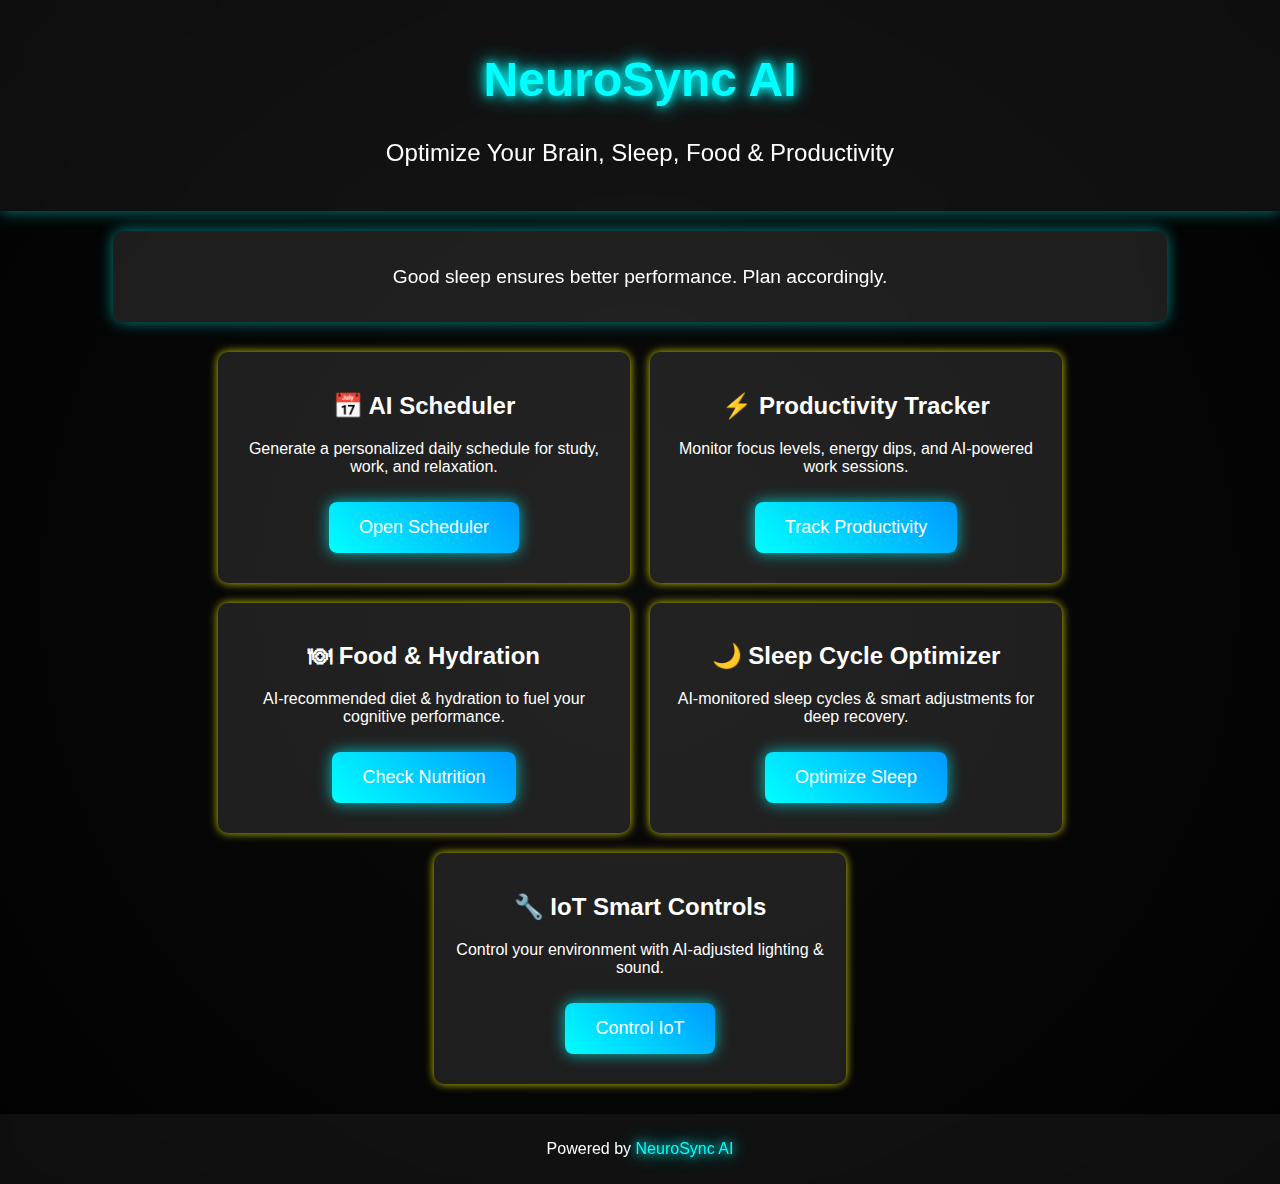
==== index.html @ 0786ae91 "first commit" ====
<!DOCTYPE html>
<html lang="en">
<head>
    <meta charset="UTF-8">
    <meta name="viewport" content="width=device-width, initial-scale=1.0">
    <title>NeuroSync AI - Dashboard</title>
    <link rel="stylesheet" href="dashboard.css">
    <script src="https://code.jquery.com/jquery-3.6.0.min.js"></script>
</head>
<body>

    <div class="container">
        <!-- Glowing Header -->
        <header>
            <h1 class="neon-text">NeuroSync AI</h1>
            <p class="subtitle">Optimize Your Brain, Sleep, Food & Productivity</p>
        </header>

        <!-- AI Assistant Notification -->
        <div class="ai-assistant">
            <p id="ai-message">Loading AI Recommendations...</p>
        </div>

        <!-- Main Dashboard Sections -->
        <section class="dashboard">
            <!-- AI Scheduler -->
            <div class="dashboard-card ai-scheduler">
                <h2>📅 AI Scheduler</h2>
                <p>Generate a personalized daily schedule for study, work, and relaxation.</p>
                <button class="glow-btn" onclick="redirectTo('ai-scheduler.html')">Open Scheduler</button>
            </div>

            <!-- Productivity Tracker -->
            <div class="dashboard-card productivity">
                <h2>⚡ Productivity Tracker</h2>
                <p>Monitor focus levels, energy dips, and AI-powered work sessions.</p>
                <button class="glow-btn" onclick="redirectTo('productivity-tracker.html')">Track Productivity</button>
            </div>

            <!-- Food & Hydration -->
            <div class="dashboard-card food-hydration">
                <h2>🍽 Food & Hydration</h2>
                <p>AI-recommended diet & hydration to fuel your cognitive performance.</p>
                <button class="glow-btn" onclick="redirectTo('food-hydration.html')">Check Nutrition</button>
            </div>

            <!-- Sleep Optimizer -->
            <div class="dashboard-card sleep-optimizer">
                <h2>🌙 Sleep Cycle Optimizer</h2>
                <p>AI-monitored sleep cycles & smart adjustments for deep recovery.</p>
                <button class="glow-btn" onclick="redirectTo('sleep-optimizer.html')">Optimize Sleep</button>
            </div>

            <!-- IoT Smart Controls -->
            <div class="dashboard-card iot-controls">
                <h2>🔧 IoT Smart Controls</h2>
                <p>Control your environment with AI-adjusted lighting & sound.</p>
                <button class="glow-btn" onclick="redirectTo('iot-controls.html')">Control IoT</button>
            </div>
        </section>

        <!-- Footer -->
        <footer>
            <p>Powered by <span class="neon-text">NeuroSync AI</span></p>
        </footer>
    </div>

    <script src="dashboard.js"></script>

</body>
</html>
---- dashboard.css ----
/* Global Styles */
body {
    background: radial-gradient(circle, #0a0a0a, #020202);
    color: #fff;
    font-family: 'Arial', sans-serif;
    text-align: center;
    margin: 0;
    padding: 0;
}

/* Header */
header {
    padding: 20px;
    font-size: 1.5em;
    background: rgba(255, 255, 255, 0.05);
    box-shadow: 0px 0px 15px rgba(0, 255, 255, 0.5);
    backdrop-filter: blur(10px);
}

/* Neon Text */
.neon-text {
    color: #00ffff;
    text-shadow: 0 0 10px #00ffff, 0 0 20px #00ffff;
}

/* AI Assistant */
.ai-assistant {
    width: 80%;
    margin: 20px auto;
    padding: 15px;
    background: rgba(255, 255, 255, 0.1);
    backdrop-filter: blur(10px);
    border-radius: 10px;
    box-shadow: 0 0 15px rgba(0, 255, 255, 0.5);
    font-size: 1.2em;
}

/* Dashboard */
.dashboard {
    display: flex;
    justify-content: center;
    flex-wrap: wrap;
    margin: 20px;
}

/* Dashboard Cards */
.dashboard-card {
    width: 30%;
    padding: 20px;
    margin: 10px;
    background: rgba(255, 255, 255, 0.1);
    border-radius: 10px;
    box-shadow: 0 0 10px rgba(255, 255, 0, 0.8);
    transition: 0.3s;
}

.dashboard-card:hover {
    box-shadow: 0 0 20px rgba(255, 255, 0, 1);
    transform: scale(1.05);
}

/* Glow Buttons */
.glow-btn {
    background: linear-gradient(45deg, #00ffff, #0099ff);
    border: none;
    color: white;
    padding: 15px 30px;
    font-size: 18px;
    margin: 10px;
    border-radius: 8px;
    cursor: pointer;
    box-shadow: 0 0 15px rgba(0, 255, 255, 0.7);
    transition: 0.3s;
}

.glow-btn:hover {
    box-shadow: 0 0 30px rgba(0, 255, 255, 1);
    transform: scale(1.1);
}

/* Footer */
footer {
    margin-top: 20px;
    padding: 10px;
    background: rgba(255, 255, 255, 0.05);
    backdrop-filter: blur(5px);
    font-size: 1em;
}
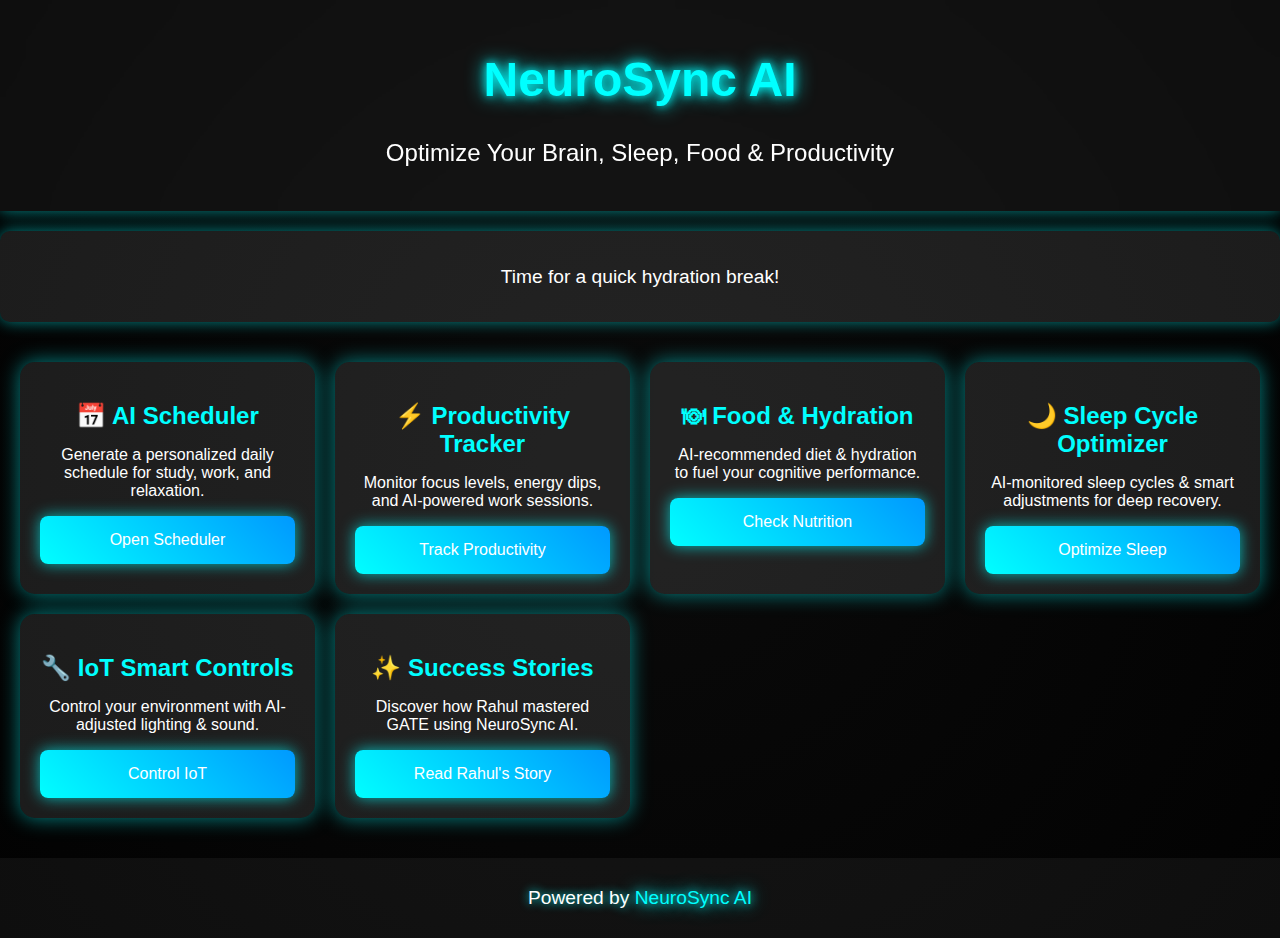
==== commit 4322e620: "first commit" ====
--- a/index.html
+++ b/index.html
@@ -57,6 +57,13 @@
                 <p>Control your environment with AI-adjusted lighting & sound.</p>
                 <button class="glow-btn" onclick="redirectTo('iot-controls.html')">Control IoT</button>
             </div>
+
+            <!-- ✨ Success Stories -->
+            <div class="dashboard-card success-stories">
+                <h2>✨ Success Stories</h2>
+                <p>Discover how Rahul mastered GATE using NeuroSync AI.</p>
+                <button class="glow-btn" onclick="redirectTo('story.html')">Read Rahul's Story</button>
+            </div>
         </section>
 
         <!-- Footer -->
--- a/dashboard.css
+++ b/dashboard.css
@@ -1,4 +1,4 @@
-/* Global Styles */
+/* General Layout */
 body {
     background: radial-gradient(circle, #0a0a0a, #020202);
     color: #fff;
@@ -8,7 +8,7 @@
     padding: 0;
 }
 
-/* Header */
+/* Glowing Header */
 header {
     padding: 20px;
     font-size: 1.5em;
@@ -25,55 +25,64 @@
 
 /* AI Assistant */
 .ai-assistant {
-    width: 80%;
     margin: 20px auto;
     padding: 15px;
     background: rgba(255, 255, 255, 0.1);
-    backdrop-filter: blur(10px);
     border-radius: 10px;
     box-shadow: 0 0 15px rgba(0, 255, 255, 0.5);
     font-size: 1.2em;
 }
 
-/* Dashboard */
+/* Dashboard Layout */
 .dashboard {
-    display: flex;
+    display: grid;
+    grid-template-columns: repeat(auto-fit, minmax(280px, 1fr)); /* Flexible grid */
+    gap: 20px;
+    padding: 20px;
     justify-content: center;
-    flex-wrap: wrap;
-    margin: 20px;
 }
 
 /* Dashboard Cards */
 .dashboard-card {
-    width: 30%;
+    background: rgba(255, 255, 255, 0.1);
     padding: 20px;
-    margin: 10px;
-    background: rgba(255, 255, 255, 0.1);
-    border-radius: 10px;
-    box-shadow: 0 0 10px rgba(255, 255, 0, 0.8);
-    transition: 0.3s;
+    border-radius: 15px;
+    box-shadow: 0 0 20px rgba(0, 255, 255, 0.5);
+    transition: transform 0.3s ease-in-out, box-shadow 0.3s ease-in-out;
+    text-align: center;
 }
 
+/* Hover Effect */
 .dashboard-card:hover {
-    box-shadow: 0 0 20px rgba(255, 255, 0, 1);
     transform: scale(1.05);
+    box-shadow: 0 0 30px rgba(0, 255, 255, 1);
 }
 
-/* Glow Buttons */
-.glow-btn {
+/* Titles inside Dashboard Cards */
+.dashboard-card h2 {
+    font-size: 1.5em;
+    color: #00ffff;
+    margin-bottom: 10px;
+}
+
+/* Button Container (Ensures full width on mobile) */
+.dashboard-card .glow-btn {
+    width: 100%;
+    padding: 15px;
+    font-size: 16px;
+    border-radius: 8px;
     background: linear-gradient(45deg, #00ffff, #0099ff);
     border: none;
     color: white;
-    padding: 15px 30px;
-    font-size: 18px;
-    margin: 10px;
-    border-radius: 8px;
     cursor: pointer;
     box-shadow: 0 0 15px rgba(0, 255, 255, 0.7);
     transition: 0.3s;
+    display: block; /* Ensures full width */
+    margin-top: 10px;
 }
 
-.glow-btn:hover {
+/* Button Hover Effect */
+.dashboard-card .glow-btn:hover {
     box-shadow: 0 0 30px rgba(0, 255, 255, 1);
     transform: scale(1.1);
 }
@@ -82,7 +91,24 @@
 footer {
     margin-top: 20px;
     padding: 10px;
+    font-size: 1.2em;
     background: rgba(255, 255, 255, 0.05);
-    backdrop-filter: blur(5px);
-    font-size: 1em;
+    text-shadow: 0 0 10px #00ffff;
 }
+
+/* Responsive Tweaks */
+@media screen and (max-width: 768px) {
+    .dashboard {
+        grid-template-columns: 1fr; /* Single column for mobile */
+    }
+
+    .dashboard-card {
+        width: 90%;
+        margin: auto;
+    }
+
+    .glow-btn {
+        font-size: 14px;
+        padding: 12px;
+    }
+}
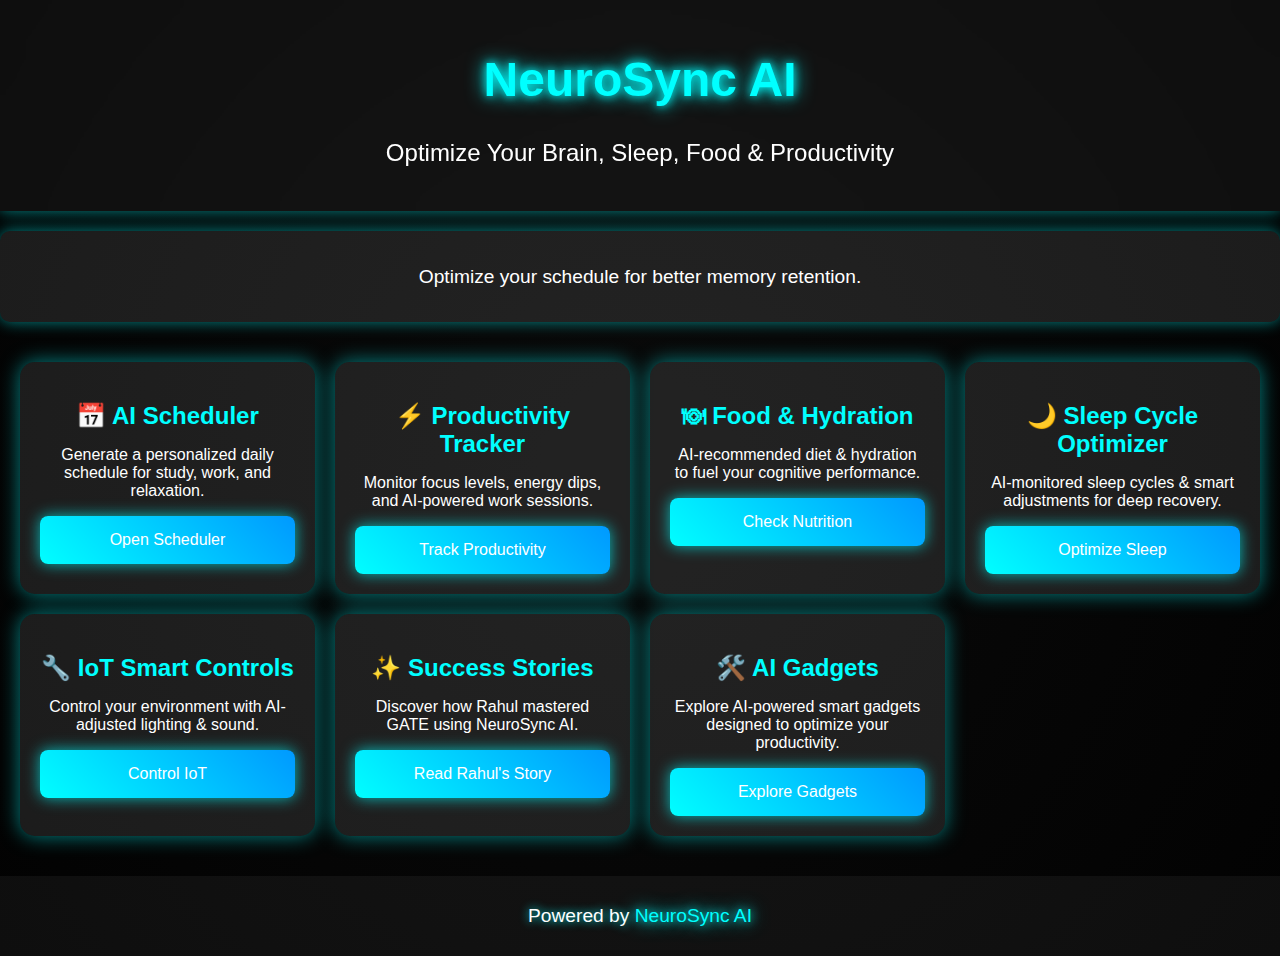
==== commit 35b81c58: "gadgets" ====
--- a/index.html
+++ b/index.html
@@ -64,6 +64,13 @@
                 <p>Discover how Rahul mastered GATE using NeuroSync AI.</p>
                 <button class="glow-btn" onclick="redirectTo('story.html')">Read Rahul's Story</button>
             </div>
+
+            <!-- 🛠️ AI Gadgets Section -->
+            <div class="dashboard-card gadgets">
+                <h2>🛠️ AI Gadgets</h2>
+                <p>Explore AI-powered smart gadgets designed to optimize your productivity.</p>
+                <button class="glow-btn" onclick="redirectTo('gadgets.html')">Explore Gadgets</button>
+            </div>
         </section>
 
         <!-- Footer -->
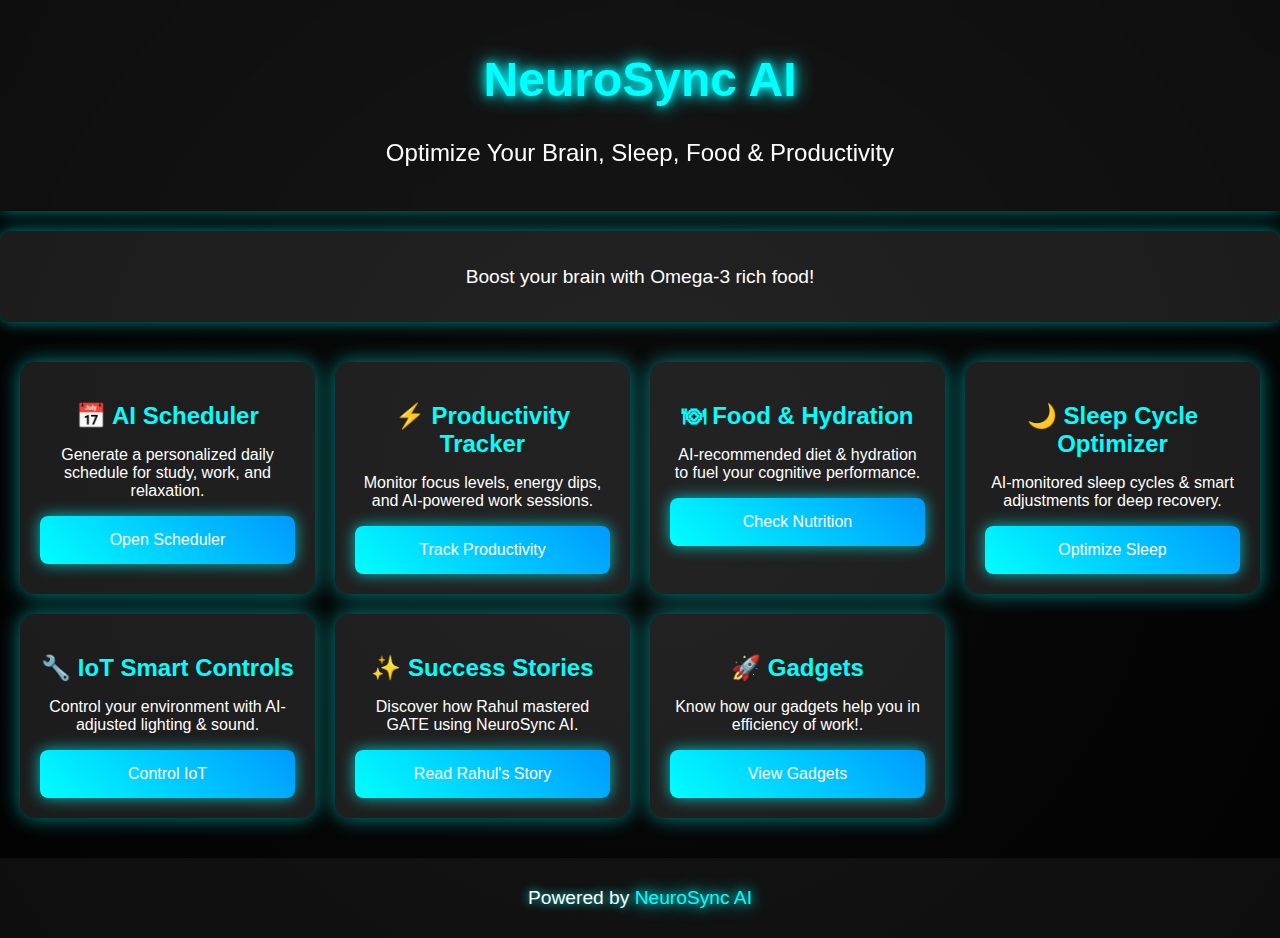
==== commit e53960f6: "gadgets" ====
--- a/index.html
+++ b/index.html
@@ -66,10 +66,10 @@
             </div>
 
             <!-- 🛠️ AI Gadgets Section -->
-            <div class="dashboard-card gadgets">
-                <h2>🛠️ AI Gadgets</h2>
-                <p>Explore AI-powered smart gadgets designed to optimize your productivity.</p>
-                <button class="glow-btn" onclick="redirectTo('gadgets.html')">Explore Gadgets</button>
+            <div class="dashboard-card  gadgets">
+                <h2>🚀 Gadgets</h2>
+                <p>Know how our gadgets help you in efficiency of work!.</p>
+                <button class="glow-btn" onclick="redirectTo('gadgets.html')">View Gadgets</button>
             </div>
         </section>
 
